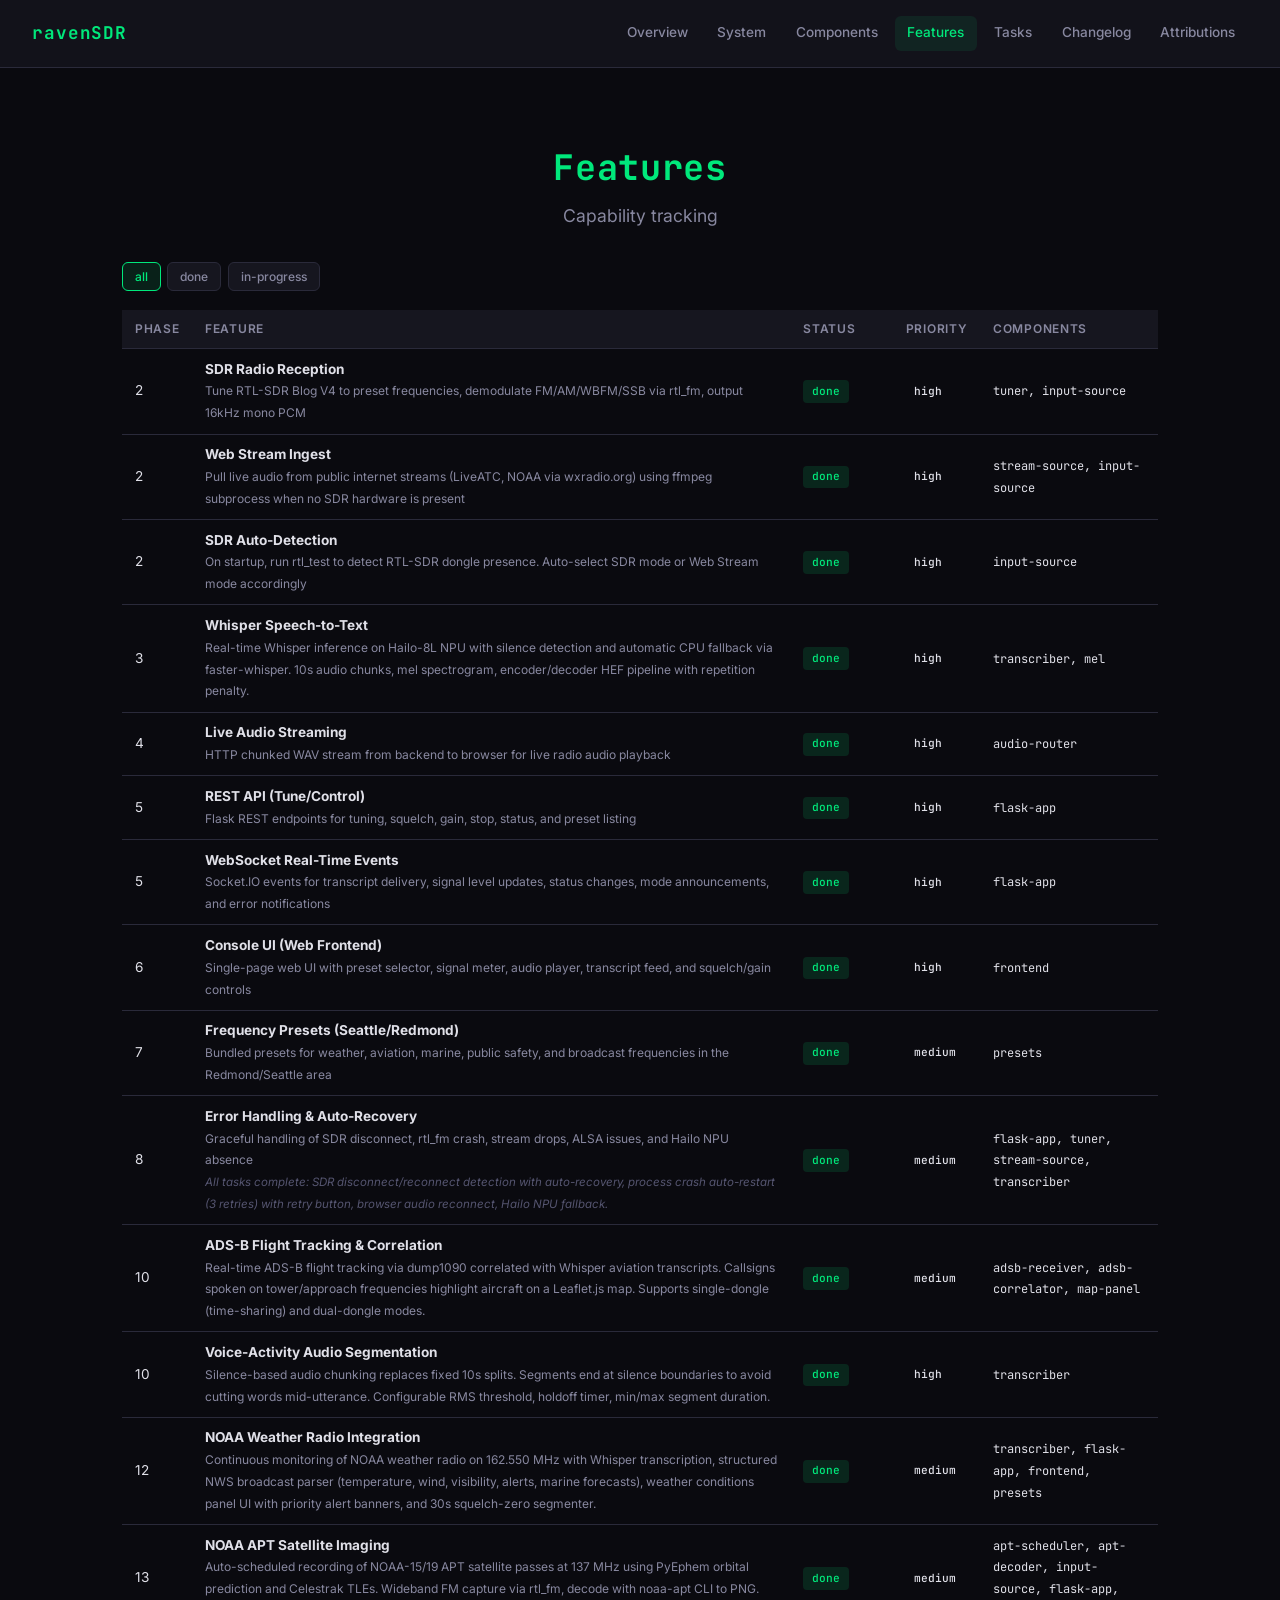
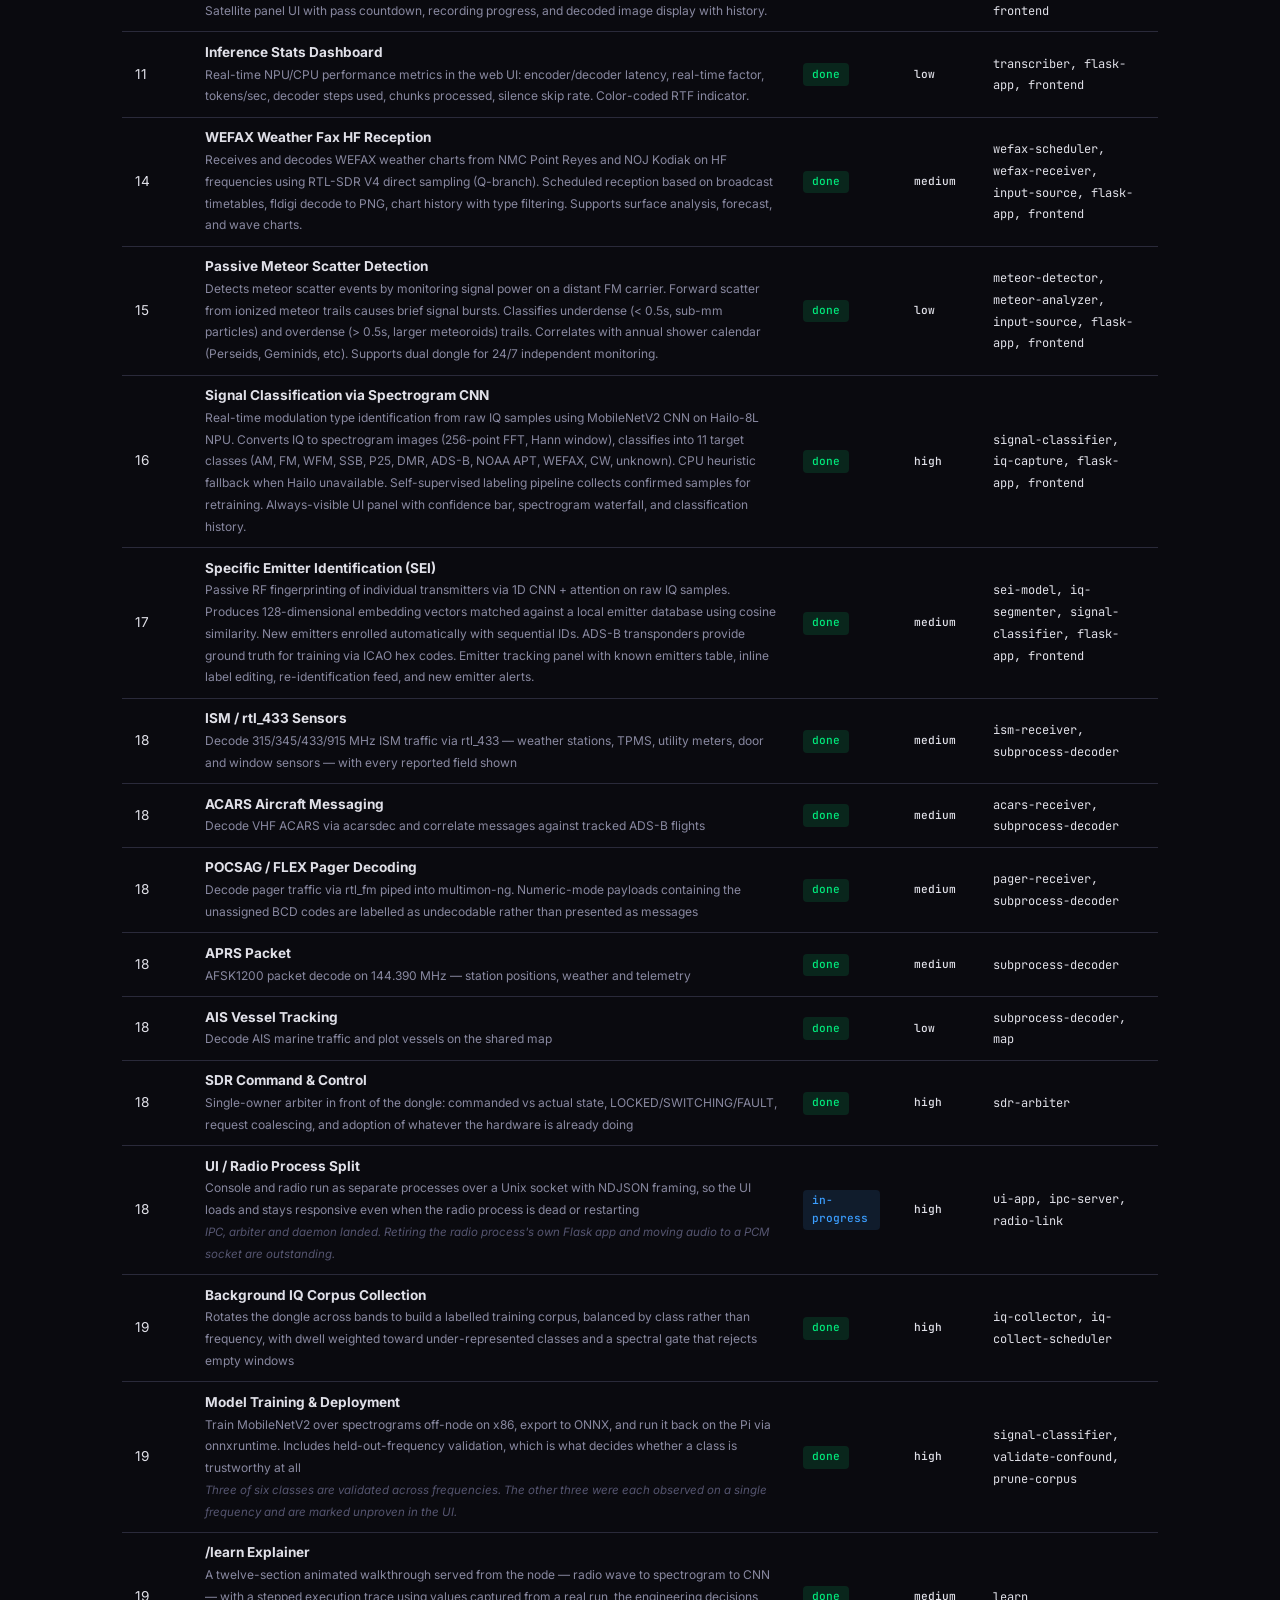
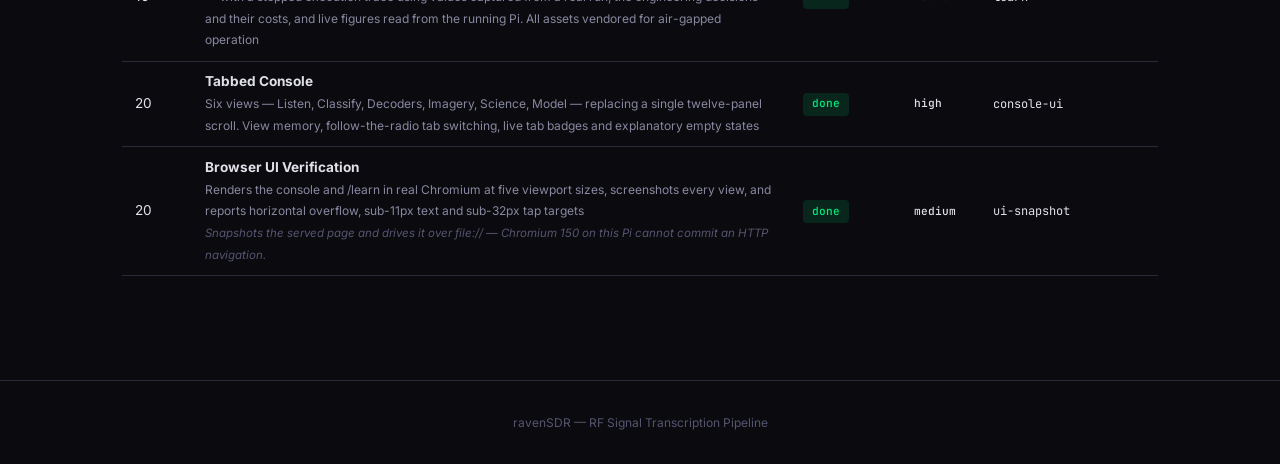
==== dashboard/features.html @ e3d68a7c "Rebuild the console around tabbed views; v1.3.0 Twelve panels shared one vertical scroll, which put " ====
<!DOCTYPE html>
<html lang="en">
<head>
    <meta charset="UTF-8">
    <meta name="viewport" content="width=device-width, initial-scale=1.0">
    <title>ravenSDR — Features</title>
    <link rel="preconnect" href="https://fonts.googleapis.com">
    <link href="https://fonts.googleapis.com/css2?family=Inter:wght@400;500;600;700&family=JetBrains+Mono:wght@400;500&display=swap" rel="stylesheet">
    <link rel="stylesheet" href="style.css">
</head>
<body>
    <nav class="nav">
        <div class="nav-brand">ravenSDR</div>
        <div class="nav-links">
            <a href="index.html">Overview</a>
            <a href="system.html">System</a>
            <a href="components.html">Components</a>
            <a href="features.html" class="active">Features</a>
            <a href="tasks.html">Tasks</a>
            <a href="changelog.html">Changelog</a>
            <a href="attributions.html">Attributions</a>
        </div>
    </nav>

    <main class="container">
        <header class="hero">
            <h1>Features</h1>
            <p class="hero-sub">Capability tracking</p>
        </header>

        <section class="section">
            <div class="filters" id="filters"></div>
            <div class="table-wrap">
                <table id="features-table">
                    <thead>
                        <tr>
                            <th>Phase</th>
                            <th>Feature</th>
                            <th>Status</th>
                            <th>Priority</th>
                            <th>Components</th>
                        </tr>
                    </thead>
                    <tbody></tbody>
                </table>
            </div>
        </section>
    </main>

    <footer class="footer">
        <p>ravenSDR &mdash; RF Signal Transcription Pipeline</p>
    </footer>

    <script>
        function badge(status) {
            const cls = status.replace(/\s+/g, '-').toLowerCase();
            return `<span class="badge badge-${cls}">${status}</span>`;
        }

        let allFeatures = [];
        let activeFilter = 'all';

        function render() {
            const tbody = document.querySelector('#features-table tbody');
            tbody.innerHTML = '';
            const filtered = activeFilter === 'all'
                ? allFeatures
                : allFeatures.filter(f => f.status === activeFilter);

            filtered.forEach(f => {
                const tr = document.createElement('tr');
                tr.innerHTML = `
                    <td>${f.phase}</td>
                    <td><strong>${f.name}</strong><br><span style="font-size:0.75rem;color:var(--text-secondary)">${f.description}</span>${
                        f.notes ? `<br><span style="font-size:0.72rem;color:var(--text-muted);font-style:italic">${f.notes}</span>` : ''}</td>
                    <td>${badge(f.status)}</td>
                    <td>${badge(f.priority)}</td>
                    <td><span style="font-family:var(--font-mono);font-size:0.75rem">${f.components.join(', ')}</span></td>
                `;
                tbody.appendChild(tr);
            });
        }

        async function load() {
            try {
                const data = await fetch('../.state/features.json').then(r => r.json());
                allFeatures = data.features;

                // Build filter buttons
                const statuses = ['all', ...new Set(allFeatures.map(f => f.status))];
                const filters = document.getElementById('filters');
                statuses.forEach(s => {
                    const btn = document.createElement('button');
                    btn.className = `filter-btn${s === 'all' ? ' active' : ''}`;
                    btn.textContent = s;
                    btn.addEventListener('click', () => {
                        activeFilter = s;
                        document.querySelectorAll('.filter-btn').forEach(b => b.classList.remove('active'));
                        btn.classList.add('active');
                        render();
                    });
                    filters.appendChild(btn);
                });

                render();
            } catch (e) {
                console.error('Failed to load features:', e);
            }
        }
        load();
    </script>
</body>
</html>
---- dashboard/style.css ----
/* ravenSDR Dashboard — Shared Styles */

:root {
    --bg-primary: #0a0a0f;
    --bg-secondary: #12121a;
    --bg-card: #16161f;
    --bg-hover: #1c1c28;
    --border: #2a2a3a;
    --text-primary: #e0e0e8;
    --text-secondary: #8888a0;
    --text-muted: #555570;
    --accent-green: #00e87b;
    --accent-blue: #3b9eff;
    --accent-orange: #ff9933;
    --accent-red: #ff4466;
    --accent-purple: #a855f7;
    --accent-cyan: #22d3ee;
    --font-sans: 'Inter', -apple-system, sans-serif;
    --font-mono: 'JetBrains Mono', 'Fira Code', monospace;
}

* { box-sizing: border-box; margin: 0; padding: 0; }

body {
    font-family: var(--font-sans);
    background: var(--bg-primary);
    color: var(--text-primary);
    line-height: 1.6;
    min-height: 100vh;
}

/* Navigation */
.nav {
    display: flex;
    align-items: center;
    justify-content: space-between;
    padding: 1rem 2rem;
    background: var(--bg-secondary);
    border-bottom: 1px solid var(--border);
    position: sticky;
    top: 0;
    z-index: 100;
}

.nav-brand {
    font-family: var(--font-mono);
    font-weight: 700;
    font-size: 1.1rem;
    color: var(--accent-green);
    letter-spacing: 0.05em;
}

.nav-links {
    display: flex;
    gap: 0.25rem;
}

.nav-links a {
    color: var(--text-secondary);
    text-decoration: none;
    padding: 0.4rem 0.8rem;
    border-radius: 6px;
    font-size: 0.85rem;
    font-weight: 500;
    transition: all 0.15s;
}

.nav-links a:hover {
    color: var(--text-primary);
    background: var(--bg-hover);
}

.nav-links a.active {
    color: var(--accent-green);
    background: rgba(0, 232, 123, 0.08);
}

/* Layout */
.container {
    max-width: 1100px;
    margin: 0 auto;
    padding: 2rem;
}

/* Hero */
.hero {
    text-align: center;
    padding: 2.5rem 0 2rem;
}

.hero h1 {
    font-family: var(--font-mono);
    font-size: 2.2rem;
    font-weight: 700;
    color: var(--accent-green);
    letter-spacing: 0.02em;
}

.hero-sub {
    font-size: 1.1rem;
    color: var(--text-secondary);
    margin-top: 0.4rem;
}

.hero-desc {
    font-family: var(--font-mono);
    font-size: 0.85rem;
    color: var(--text-muted);
    margin-top: 0.3rem;
}

/* Stats */
.stats {
    display: grid;
    grid-template-columns: repeat(4, 1fr);
    gap: 1rem;
    margin-bottom: 2.5rem;
}

.stat-card {
    background: var(--bg-card);
    border: 1px solid var(--border);
    border-radius: 10px;
    padding: 1.2rem;
    text-align: center;
}

.stat-value {
    font-family: var(--font-mono);
    font-size: 1.6rem;
    font-weight: 700;
    color: var(--accent-green);
}

.stat-label {
    font-size: 0.75rem;
    color: var(--text-secondary);
    text-transform: uppercase;
    letter-spacing: 0.08em;
    margin-top: 0.3rem;
}

/* Sections */
.section {
    margin-bottom: 2.5rem;
}

.section h2 {
    font-size: 1.1rem;
    font-weight: 600;
    color: var(--text-primary);
    margin-bottom: 1rem;
    padding-bottom: 0.5rem;
    border-bottom: 1px solid var(--border);
}

/* Tables */
.table-wrap {
    overflow-x: auto;
}

table {
    width: 100%;
    border-collapse: collapse;
    font-size: 0.85rem;
}

th {
    text-align: left;
    padding: 0.6rem 0.8rem;
    background: var(--bg-card);
    color: var(--text-secondary);
    font-weight: 600;
    font-size: 0.75rem;
    text-transform: uppercase;
    letter-spacing: 0.06em;
    border-bottom: 1px solid var(--border);
}

td {
    padding: 0.6rem 0.8rem;
    border-bottom: 1px solid var(--border);
    color: var(--text-primary);
}

tr:hover td {
    background: var(--bg-hover);
}

/* Cards */
.card-grid {
    display: grid;
    grid-template-columns: repeat(auto-fill, minmax(320px, 1fr));
    gap: 1rem;
}

.card {
    background: var(--bg-card);
    border: 1px solid var(--border);
    border-radius: 10px;
    padding: 1rem 1.2rem;
    transition: border-color 0.15s;
}

.card:hover {
    border-color: var(--accent-green);
}

.card-header {
    display: flex;
    align-items: center;
    justify-content: space-between;
    margin-bottom: 0.5rem;
}

.card-title {
    font-weight: 600;
    font-size: 0.9rem;
}

.card-desc {
    font-size: 0.8rem;
    color: var(--text-secondary);
    line-height: 1.5;
    margin-bottom: 0.6rem;
}

.card-tech {
    display: flex;
    flex-wrap: wrap;
    gap: 0.3rem;
}

.tech-tag {
    font-family: var(--font-mono);
    font-size: 0.65rem;
    padding: 0.15rem 0.5rem;
    background: rgba(59, 158, 255, 0.1);
    color: var(--accent-blue);
    border-radius: 4px;
}

/* Badges */
.badge {
    display: inline-block;
    font-family: var(--font-mono);
    font-size: 0.7rem;
    font-weight: 500;
    padding: 0.15rem 0.55rem;
    border-radius: 4px;
    text-transform: lowercase;
}

.badge-done {
    background: rgba(0, 232, 123, 0.12);
    color: var(--accent-green);
}

.badge-in-progress, .badge-running {
    background: rgba(59, 158, 255, 0.12);
    color: var(--accent-blue);
}
.badge-superseded { background: rgba(139, 148, 158, 0.12); color: #8b949e; border-color: rgba(139, 148, 158, 0.3); }

.badge-planned {
    background: rgba(255, 153, 51, 0.12);
    color: var(--accent-orange);
}

.badge-partial {
    background: rgba(168, 85, 247, 0.12);
    color: var(--accent-purple);
}

.badge-added {
    background: rgba(0, 232, 123, 0.12);
    color: var(--accent-green);
}

.badge-changed {
    background: rgba(59, 158, 255, 0.12);
    color: var(--accent-blue);
}

.badge-fixed {
    background: rgba(255, 153, 51, 0.12);
    color: var(--accent-orange);
}

.badge-removed {
    background: rgba(255, 68, 102, 0.12);
    color: var(--accent-red);
}

/* Changelog */
.changelog-item {
    display: flex;
    align-items: flex-start;
    gap: 0.7rem;
    padding: 0.5rem 0;
    border-bottom: 1px solid var(--border);
    font-size: 0.85rem;
}

.changelog-item:last-child {
    border-bottom: none;
}

/* Filters */
.filters {
    display: flex;
    flex-wrap: wrap;
    gap: 0.4rem;
    margin-bottom: 1.2rem;
}

.filter-btn {
    font-family: var(--font-sans);
    font-size: 0.75rem;
    font-weight: 500;
    padding: 0.35rem 0.75rem;
    border-radius: 6px;
    border: 1px solid var(--border);
    background: var(--bg-card);
    color: var(--text-secondary);
    cursor: pointer;
    transition: all 0.15s;
}

.filter-btn:hover {
    border-color: var(--accent-green);
    color: var(--text-primary);
}

.filter-btn.active {
    background: rgba(0, 232, 123, 0.1);
    border-color: var(--accent-green);
    color: var(--accent-green);
}

/* Footer */
.footer {
    text-align: center;
    padding: 2rem;
    color: var(--text-muted);
    font-size: 0.75rem;
    border-top: 1px solid var(--border);
    margin-top: 2rem;
}

/* Signal Flow Diagram */
.signal-flow {
    background: var(--bg-card);
    border: 1px solid var(--border);
    border-radius: 10px;
    padding: 1.5rem;
    font-family: var(--font-mono);
    font-size: 0.8rem;
    line-height: 1.8;
    overflow-x: auto;
    white-space: pre;
    color: var(--text-secondary);
    margin-bottom: 1.5rem;
}

.signal-flow .highlight {
    color: var(--accent-green);
}

/* Architecture info */
.arch-grid {
    display: grid;
    grid-template-columns: repeat(auto-fill, minmax(280px, 1fr));
    gap: 1rem;
}

.arch-card {
    background: var(--bg-card);
    border: 1px solid var(--border);
    border-radius: 10px;
    padding: 1rem 1.2rem;
}

.arch-card h3 {
    font-size: 0.85rem;
    font-weight: 600;
    color: var(--accent-cyan);
    margin-bottom: 0.4rem;
}

.arch-card p {
    font-size: 0.8rem;
    color: var(--text-secondary);
}

/* Responsive */
@media (max-width: 768px) {
    .nav {
        flex-direction: column;
        gap: 0.8rem;
    }
    .nav-links {
        flex-wrap: wrap;
        justify-content: center;
    }
    .stats {
        grid-template-columns: repeat(2, 1fr);
    }
    .card-grid {
        grid-template-columns: 1fr;
    }
    .container {
        padding: 1rem;
    }
}
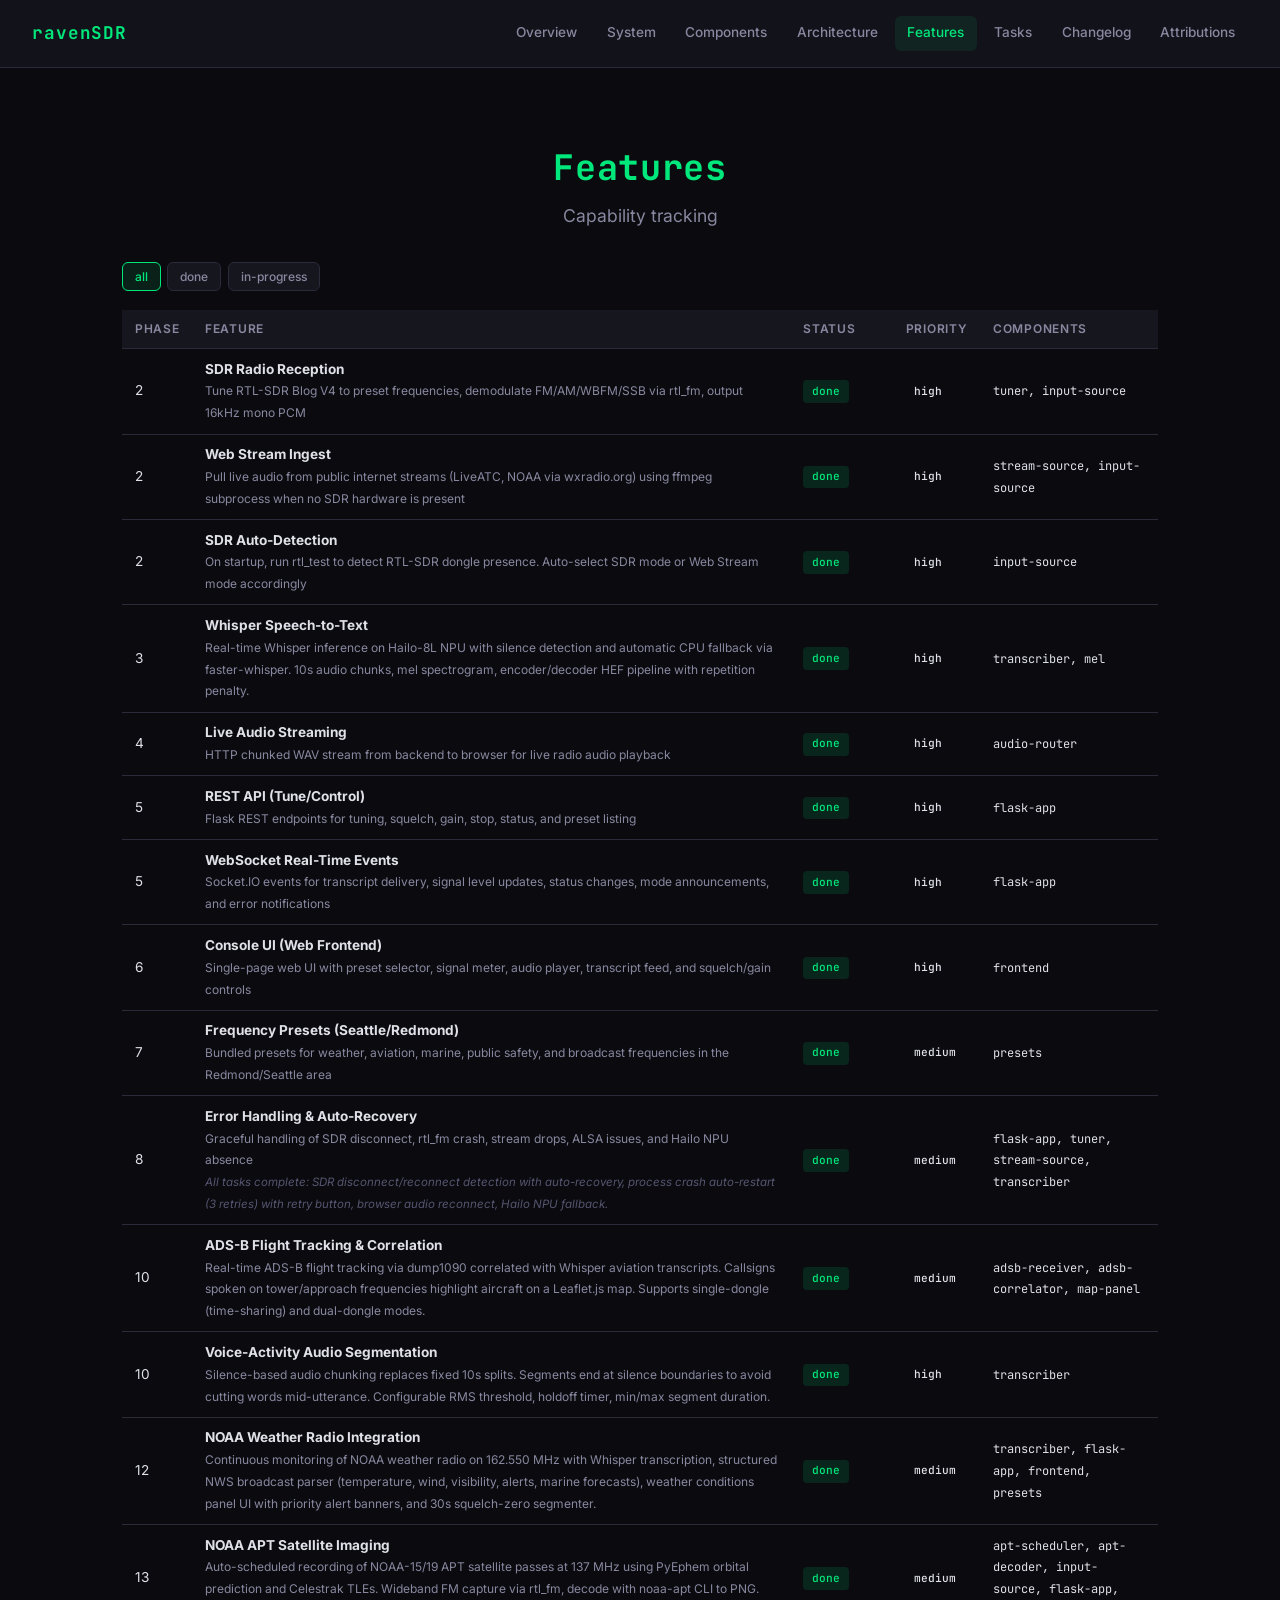
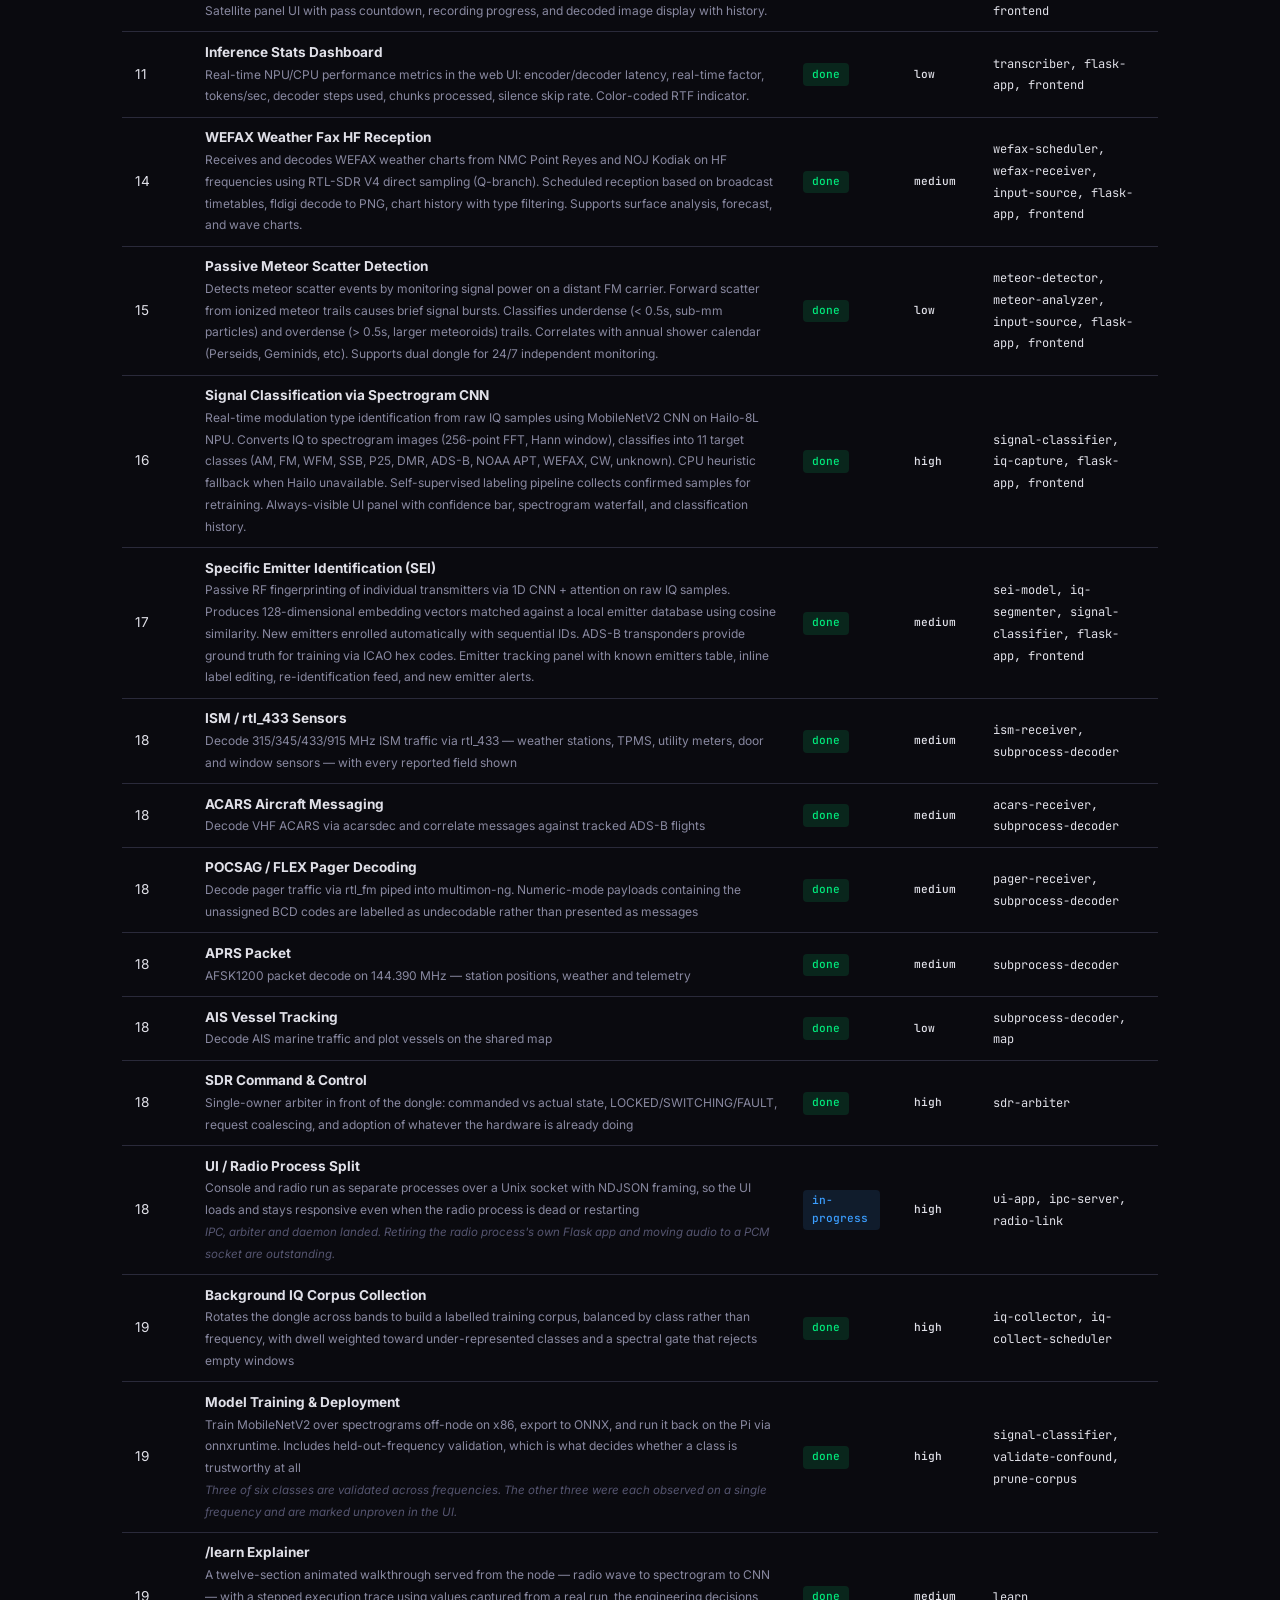
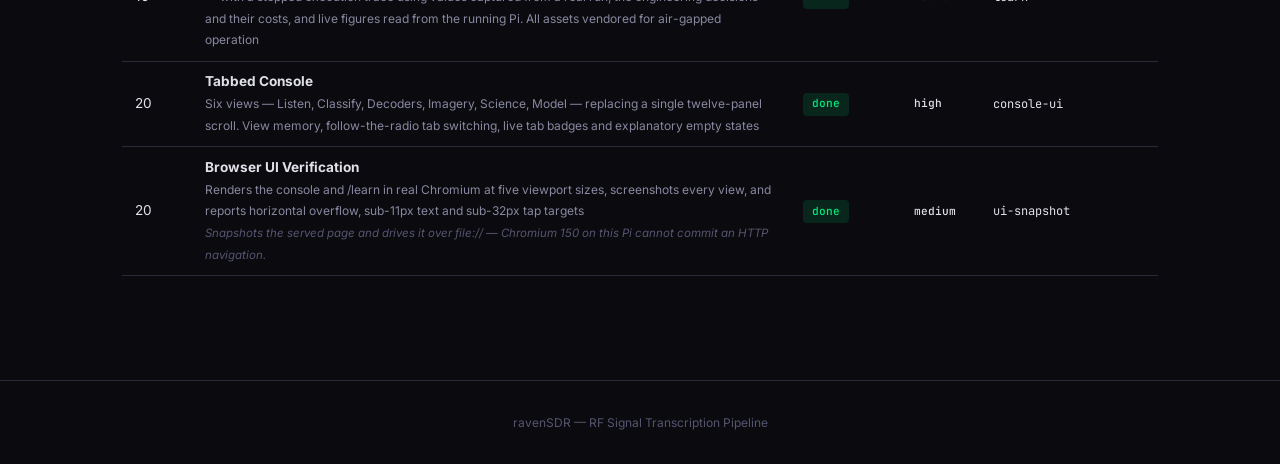
==== commit 94df0034: "Catch the dashboard up to the architecture; add diagrams and screenshots The published dashboard had" ====
--- a/dashboard/features.html
+++ b/dashboard/features.html
@@ -15,6 +15,7 @@
             <a href="index.html">Overview</a>
             <a href="system.html">System</a>
             <a href="components.html">Components</a>
+            <a href="architecture.html">Architecture</a>
             <a href="features.html" class="active">Features</a>
             <a href="tasks.html">Tasks</a>
             <a href="changelog.html">Changelog</a>
